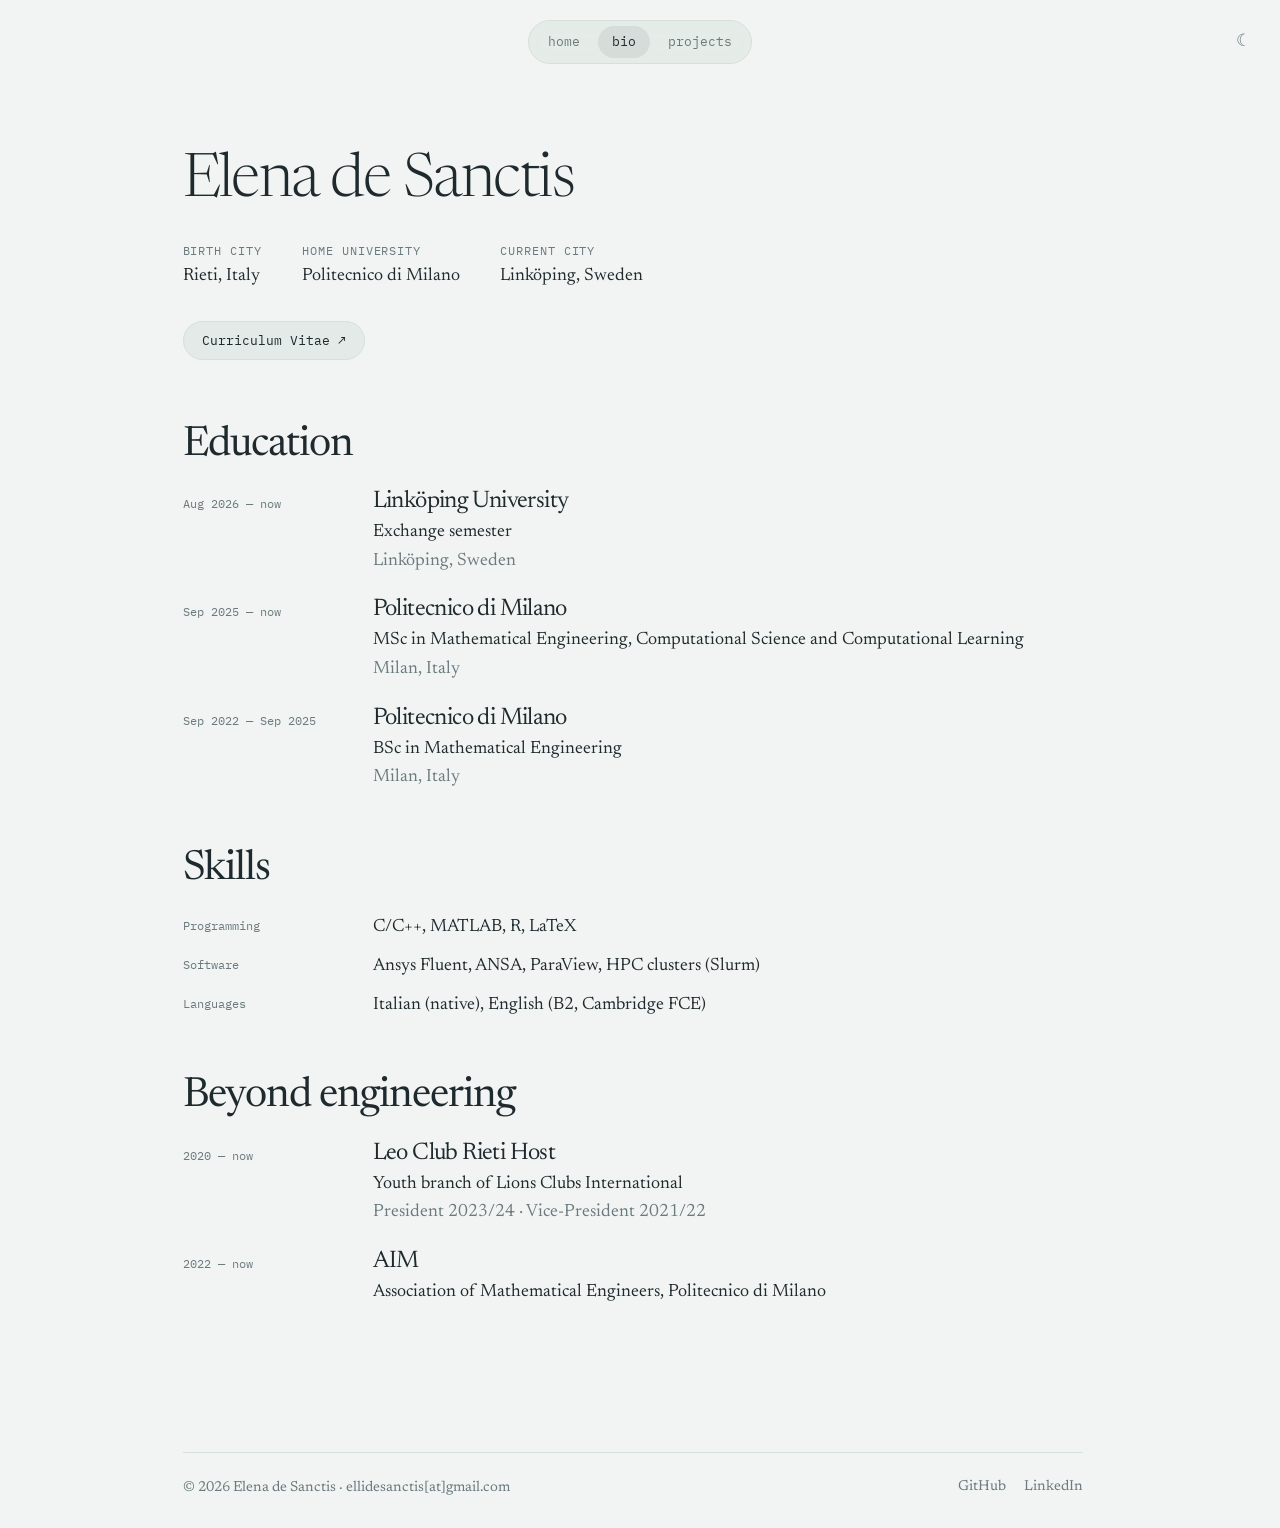
==== bio.html @ b267d958 "Add files via upload" ====
<!doctype html>
<html lang="en">
<head>
  <meta charset="utf-8">
  <meta name="viewport" content="width=device-width, initial-scale=1, viewport-fit=cover">
  <title>Bio — Elena de Sanctis</title>
  <meta name="description" content="Education and background of Elena de Sanctis">
  <meta name="author" content="Elena de Sanctis">
  <link rel="stylesheet" href="style.css">
  <script src="theme.js"></script>
</head>
<body>
<nav class="site-nav" aria-label="Main navigation"><a href="index.html">home</a><a href="bio.html" aria-current="page">bio</a><a href="projects.html">projects</a></nav><button class="theme-toggle" type="button" aria-label="Switch to dark mode">☾</button>
<main class="page subpage">
  <header class="bio-hero reveal">
    <h1>Elena de Sanctis</h1>
    <dl class="bio-facts">
      <div><dt>Birth city</dt><dd>Rieti, Italy</dd></div>
      <div><dt>Home university</dt><dd>Politecnico di Milano</dd></div>
      <div><dt>Current city</dt><dd>Linköping, Sweden</dd></div>
    </dl>
    <a class="button" href="Elena_de_Sanctis_CV.pdf" target="_blank" rel="noopener">Curriculum Vitae <span aria-hidden="true">↗</span></a>
  </header>

  <section class="bio-section reveal" aria-labelledby="edu">
    <h2 id="edu">Education</h2>
    <ol class="cv-list">
      <li class="cv-entry"><span class="when">Aug 2026 — now</span><div><h3>Linköping University</h3><p>Exchange semester</p><span class="muted">Linköping, Sweden</span></div></li>
      <li class="cv-entry"><span class="when">Sep 2025 — now</span><div><h3>Politecnico di Milano</h3><p>MSc in Mathematical Engineering, Computational Science and Computational Learning</p><span class="muted">Milan, Italy</span></div></li>
      <li class="cv-entry"><span class="when">Sep 2022 — Sep 2025</span><div><h3>Politecnico di Milano</h3><p>BSc in Mathematical Engineering</p><span class="muted">Milan, Italy</span></div></li>
    </ol>
  </section>

  <section class="bio-section reveal" aria-labelledby="skills">
    <h2 id="skills">Skills</h2>
    <dl class="skills">
      <dt>Programming</dt><dd>C/C++, MATLAB, R, LaTeX</dd>
      <dt>Software</dt><dd>Ansys Fluent, ANSA, ParaView, HPC clusters (Slurm)</dd>
      <dt>Languages</dt><dd>Italian (native), English (B2, Cambridge FCE)</dd>
    </dl>
  </section>

  <section class="bio-section reveal" aria-labelledby="more">
    <h2 id="more">Beyond engineering</h2>
    <ol class="cv-list">
      <li class="cv-entry"><span class="when">2020 — now</span><div><h3>Leo Club Rieti Host</h3><p>Youth branch of Lions Clubs International</p><span class="muted">President 2023/24 · Vice-President 2021/22</span></div></li>
      <li class="cv-entry"><span class="when">2022 — now</span><div><h3>AIM</h3><p>Association of Mathematical Engineers, Politecnico di Milano</p></div></li>
    </ol>
  </section>
</main>
<footer class="page footer"><span>© 2026 Elena de Sanctis · ellidesanctis[at]gmail.com</span><span class="footer-links"><a href="https://github.com/ElenadeSanctis" target="_blank" rel="noopener">GitHub</a><a href="https://www.linkedin.com/in/elena-de-sanctis-988266246/" target="_blank" rel="noopener">LinkedIn</a></span></footer>
</body>
</html>
---- style.css ----
@import url('https://fonts.googleapis.com/css2?family=Newsreader:ital,opsz,wght@0,6..72,300;0,6..72,400;0,6..72,500;1,6..72,400&family=IBM+Plex+Mono:wght@400&display=swap');

/* Layout: pagine a colonna centrata, nav a pillola fissa in alto, transizioni tra pagine */
:root {
  --bg: #f1f4f2;
  --surface: #e3eae7;
  --text: #1f2a2e;
  --muted: #6a7a7e;
  --rule: #d5dfdb;
  --accent: #2f6f8f;
  --accent-2: #3f7d5c;
  --pill: rgba(31, 42, 46, .08);
  --shadow: 0 18px 44px rgba(20, 45, 55, .10);
  --serif: "Newsreader", "Iowan Old Style", Baskerville, Georgia, serif;
  --mono: "IBM Plex Mono", ui-monospace, SFMono-Regular, Consolas, monospace;
  --ease: cubic-bezier(.2, .7, .2, 1);
  color-scheme: light;
}
@media (prefers-color-scheme: dark) {
  :root:not([data-theme="light"]) {
    --bg: #11191d; --surface: #1b262b; --text: #dce6e8; --muted: #8fa1a6; --rule: #26343a;
    --accent: #86bfd9; --accent-2: #8cc9a6; --pill: rgba(220, 230, 232, .10);
    --shadow: 0 18px 44px rgba(0, 0, 0, .30); color-scheme: dark;
  }
}
:root[data-theme="dark"] {
  --bg: #11191d; --surface: #1b262b; --text: #dce6e8; --muted: #8fa1a6; --rule: #26343a;
  --accent: #86bfd9; --accent-2: #8cc9a6; --pill: rgba(220, 230, 232, .10);
  --shadow: 0 18px 44px rgba(0, 0, 0, .30); color-scheme: dark;
}

* { box-sizing: border-box; }
html { scrollbar-gutter: stable; }
body {
  margin: 0; min-height: 100svh; display: flex; flex-direction: column;
  background: var(--bg); color: var(--text);
  font-family: var(--serif); font-size: 1.12rem; line-height: 1.6;
  padding-left: max(16px, env(safe-area-inset-left, 0px));
  padding-right: max(16px, env(safe-area-inset-right, 0px));
  transition: background-color .3s ease, color .3s ease;
}
a { color: inherit; text-decoration: none; }
img { display: block; max-width: 100%; }
main { flex: 1; }
.page { width: 100%; max-width: 900px; margin: 0 auto; }

/* nav */
.site-nav {
  position: fixed; z-index: 10; top: calc(20px + env(safe-area-inset-top, 0px)); left: 50%; transform: translateX(-50%);
  display: flex; gap: 4px; padding: 5px;
  background: color-mix(in srgb, var(--surface) 85%, transparent);
  backdrop-filter: blur(10px); -webkit-backdrop-filter: blur(10px);
  border: 1px solid var(--rule); border-radius: 999px;
  font-family: var(--mono); font-size: .8rem;
  view-transition-name: site-nav;
}
.site-nav a { position: relative; padding: 6px 14px; border-radius: 999px; color: var(--muted); transition: color .2s ease; white-space: nowrap; }
.site-nav a:hover { color: var(--text); }
.site-nav a[aria-current="page"] { color: var(--text); }
.site-nav a[aria-current="page"]::before {
  content: ""; position: absolute; inset: 0; z-index: -1; border-radius: 999px; background: var(--pill);
  view-transition-name: nav-pill;
}
.theme-toggle {
  position: fixed; z-index: 11; top: calc(24px + env(safe-area-inset-top, 0px)); right: max(20px, calc(env(safe-area-inset-right, 0px) + 12px));
  width: 34px; height: 34px; border: 1px solid transparent; border-radius: 50%;
  background: transparent; color: var(--muted); font-size: 1.05rem; line-height: 1; cursor: pointer;
  transition: color .2s ease, border-color .2s ease, transform .4s var(--ease);
  view-transition-name: theme-toggle;
}
.theme-toggle:hover { color: var(--text); border-color: var(--rule); transform: rotate(-20deg); }
a:focus-visible, button:focus-visible { outline: 2px solid var(--accent); outline-offset: 3px; border-radius: 4px; }

/* type */
h1, h2, h3 { margin: 0; font-weight: 400; letter-spacing: -.025em; line-height: 1.04; text-wrap: balance; }
h1 { font-size: clamp(2.6rem, 6.5vw, 5rem); font-weight: 300; }
.muted { color: var(--muted); }
.eyebrow { margin: 0 0 18px; font: .74rem/1.2 var(--mono); letter-spacing: .12em; text-transform: uppercase; color: var(--accent-2); }
.meta { font: .76rem var(--mono); color: var(--accent-2); letter-spacing: .02em; }

/* home */
.home-page main { display: grid; place-items: center; padding-block: 120px 60px; }
.home-hero { text-align: center; max-width: 640px; }
.home-hero h1 { font-size: clamp(3rem, 9vw, 6rem); }
.home-hero .description { margin: 26px auto 0; max-width: 34ch; font-size: 1.15rem; color: var(--muted); }
.home-hero .description em { color: var(--accent); font-style: italic; }
.home-mark { width: 54px; height: 1px; margin: 34px auto 0; background: var(--accent); transform-origin: center; animation: grow .9s var(--ease) .35s both; }

/* subpages */
.subpage { padding-block: 150px 90px; }
.intro { margin-bottom: 54px; }

/* bio */
.bio-hero { display: grid; grid-template-columns: 1fr; gap: 30px; margin-bottom: 64px; }
.bio-hero h1 { font-size: clamp(2.4rem, 5vw, 3.8rem); }
.bio-facts { display: grid; grid-template-columns: repeat(3, max-content); gap: 14px 40px; margin: 0; }
.bio-facts dt { font: .74rem var(--mono); letter-spacing: .08em; text-transform: uppercase; color: var(--muted); }
.bio-facts dd { margin: 4px 0 0; }
.button {
  display: inline-flex; align-items: center; gap: 8px; justify-self: start;
  padding: 10px 18px; border: 1px solid var(--rule); border-radius: 999px; background: var(--surface);
  font: .8rem var(--mono); color: var(--text);
  transition: background-color .2s ease, color .2s ease, border-color .2s ease, transform .2s var(--ease);
}
.button:hover { background: var(--accent); border-color: var(--accent); color: var(--bg); transform: translateY(-2px); }
.bio-section { margin-bottom: 56px; }
.bio-section h2 { font-size: clamp(1.8rem, 3.6vw, 2.6rem); margin-bottom: 22px; }
.cv-list { list-style: none; margin: 0; padding: 0; display: grid; gap: 22px; }
.cv-entry { display: grid; grid-template-columns: 170px 1fr; gap: 20px; }
.cv-entry .when { font: .78rem var(--mono); color: var(--muted); padding-top: 6px; font-variant-numeric: tabular-nums; }
.cv-entry h3 { font-size: 1.5rem; }
.cv-entry p { margin: 4px 0 0; }
.skills { display: grid; grid-template-columns: 170px 1fr; gap: 10px 20px; margin: 0; }
.skills dt { font: .78rem var(--mono); color: var(--muted); padding-top: 4px; }
.skills dd { margin: 0; }

/* projects list */
.project-list { border-top: 1px solid var(--rule); }
.project-link { display: grid; grid-template-columns: 1fr auto; gap: 24px; align-items: center; padding: 30px 6px; border-bottom: 1px solid var(--rule); transition: padding .35s var(--ease), background-color .35s ease; }
.project-link h2 { font-size: clamp(1.5rem, 3vw, 2rem); margin-bottom: 10px; transition: color .25s ease; }
.project-link p { margin: 0 0 10px; max-width: 60ch; color: var(--muted); }
.project-link .arrow { font-family: var(--mono); color: var(--muted); transition: transform .35s var(--ease), color .25s ease; }
.project-link:hover { padding-left: 16px; background: color-mix(in srgb, var(--surface) 55%, transparent); }
.project-link:hover h2, .project-link:hover .arrow { color: var(--accent); }
.project-link:hover .arrow { transform: translateX(6px); }
.status { display: inline-block; margin-left: 10px; padding: 2px 9px; border-radius: 999px; background: color-mix(in srgb, var(--accent-2) 16%, transparent); color: var(--accent-2); font: .7rem var(--mono); vertical-align: 2px; }

/* project detail */
.detail-hero { margin-bottom: 52px; }
.detail-hero h1 { font-size: clamp(2.2rem, 4.6vw, 3.6rem); }
.lede { margin: 24px 0 0; max-width: 62ch; font-size: 1.2rem; color: var(--muted); }
.project-meta { display: flex; flex-wrap: wrap; gap: 22px 56px; margin-bottom: 44px; padding-block: 22px; border-top: 1px solid var(--rule); border-bottom: 1px solid var(--rule); }
.project-meta strong { display: block; font: 400 .72rem var(--mono); letter-spacing: .1em; text-transform: uppercase; color: var(--muted); }
.project-meta p { margin: 4px 0 0; }
.detail-body h2 { font-size: 1.8rem; margin-bottom: 16px; }
.detail-body p, .detail-body li { max-width: 66ch; }
.detail-body ul { padding-left: 20px; margin: 0; display: grid; gap: 10px; }
.tags { display: flex; flex-wrap: wrap; gap: 6px; }
.tags span { padding: 3px 10px; border-radius: 999px; background: var(--surface); font: .72rem var(--mono); color: var(--muted); }
.back { display: inline-block; margin-top: 56px; font: .8rem var(--mono); color: var(--muted); transition: color .2s ease, transform .3s var(--ease); }
.back:hover { color: var(--accent); transform: translateX(-4px); }

/* footer */
.footer { display: flex; justify-content: space-between; align-items: center; flex-wrap: wrap; gap: 10px 20px; padding-block: 22px 28px; border-top: 1px solid var(--rule); font-size: .9rem; color: var(--muted); }
.footer-links { display: flex; gap: 18px; }
.footer-links a { border-bottom: 1px solid transparent; transition: color .2s ease, border-color .2s ease; }
.footer-links a:hover { color: var(--accent); border-color: var(--accent); }

/* ---- animations ---- */
@view-transition { navigation: auto; }
main { view-transition-name: page; }
::view-transition-old(page) { animation: page-out .22s ease both; }
::view-transition-new(page) { animation: page-in .5s var(--ease) both; }
::view-transition-group(nav-pill) { animation-duration: .45s; animation-timing-function: var(--ease); }
@keyframes page-out { to { opacity: 0; transform: translateY(-8px); } }
@keyframes page-in { from { opacity: 0; transform: translateY(14px); } }
@keyframes rise { from { opacity: 0; transform: translateY(16px); } }
@keyframes grow { from { transform: scaleX(0); } }
.reveal > * { animation: rise .6s var(--ease) both; }
.reveal > *:nth-child(2) { animation-delay: .08s; }
.reveal > *:nth-child(3) { animation-delay: .16s; }
.reveal > *:nth-child(4) { animation-delay: .24s; }
.reveal > *:nth-child(5) { animation-delay: .32s; }
.reveal > *:nth-child(6) { animation-delay: .40s; }
@media (prefers-reduced-motion: reduce) {
  *, *::before, *::after, ::view-transition-group(*), ::view-transition-old(*), ::view-transition-new(*) { animation: none !important; transition: none !important; }
}

@media (max-width: 680px) {
  body { font-size: 1.05rem; }
  .site-nav { top: calc(12px + env(safe-area-inset-top, 0px)); font-size: .72rem; }
  .site-nav a { padding: 5px 10px; }
  .theme-toggle { top: calc(14px + env(safe-area-inset-top, 0px)); right: max(8px, env(safe-area-inset-right, 0px)); }
  .subpage { padding-top: 110px; }
  .bio-facts { grid-template-columns: 1fr 1fr; }
  .cv-entry, .skills { grid-template-columns: 1fr; gap: 2px; }
  .skills dd { margin-bottom: 10px; }
  .project-link { grid-template-columns: 1fr; }
  .project-link .arrow { display: none; }
}
@media (max-width: 460px) {
  .site-nav { left: max(16px, env(safe-area-inset-left, 0px)); transform: none; }
}
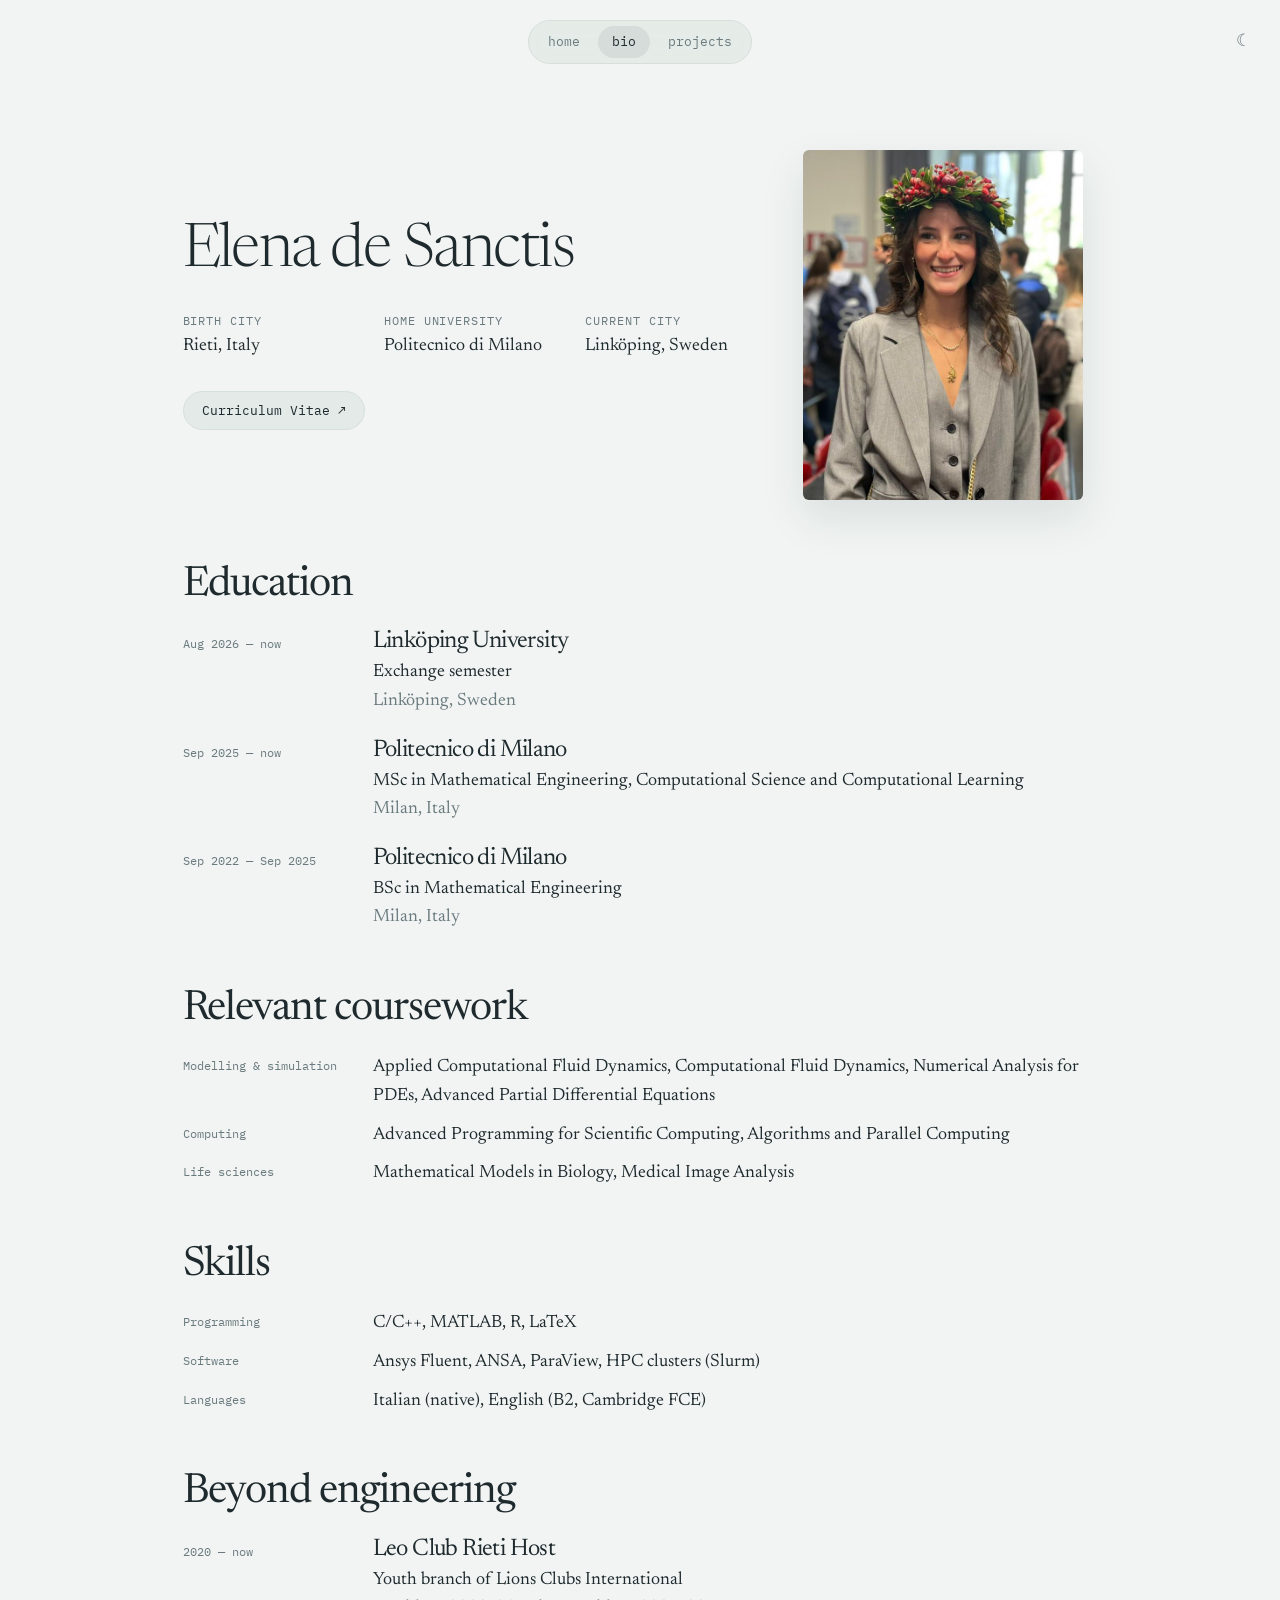
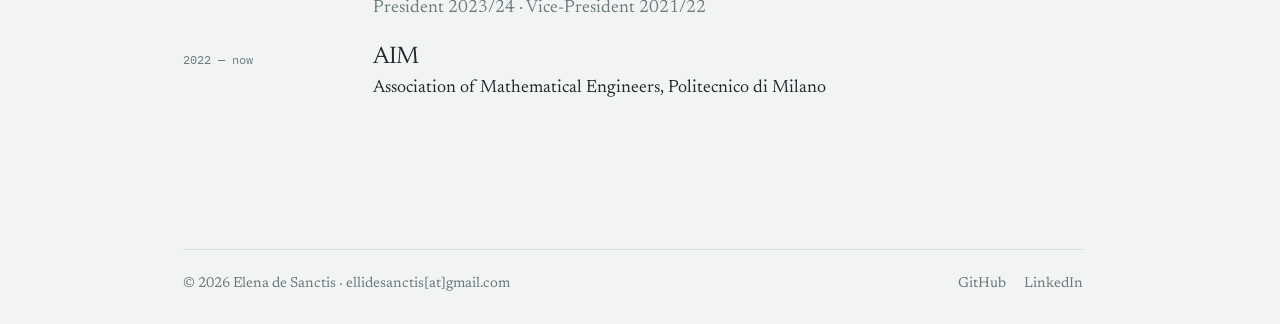
==== commit 7abed38e: "Add files via upload" ====
--- a/bio.html
+++ b/bio.html
@@ -13,6 +13,7 @@
 <nav class="site-nav" aria-label="Main navigation"><a href="index.html">home</a><a href="bio.html" aria-current="page">bio</a><a href="projects.html">projects</a></nav><button class="theme-toggle" type="button" aria-label="Switch to dark mode">☾</button>
 <main class="page subpage">
   <header class="bio-hero reveal">
+    <div class="bio-intro">
     <h1>Elena de Sanctis</h1>
     <dl class="bio-facts">
       <div><dt>Birth city</dt><dd>Rieti, Italy</dd></div>
@@ -20,6 +21,8 @@
       <div><dt>Current city</dt><dd>Linköping, Sweden</dd></div>
     </dl>
     <a class="button" href="Elena_de_Sanctis_CV.pdf" target="_blank" rel="noopener">Curriculum Vitae <span aria-hidden="true">↗</span></a>
+    </div>
+    <img class="bio-photo" src="profile.jpg" width="640" height="800" alt="Portrait of Elena de Sanctis">
   </header>
 
   <section class="bio-section reveal" aria-labelledby="edu">
@@ -29,6 +32,15 @@
       <li class="cv-entry"><span class="when">Sep 2025 — now</span><div><h3>Politecnico di Milano</h3><p>MSc in Mathematical Engineering, Computational Science and Computational Learning</p><span class="muted">Milan, Italy</span></div></li>
       <li class="cv-entry"><span class="when">Sep 2022 — Sep 2025</span><div><h3>Politecnico di Milano</h3><p>BSc in Mathematical Engineering</p><span class="muted">Milan, Italy</span></div></li>
     </ol>
+  </section>
+
+  <section class="bio-section reveal" aria-labelledby="courses">
+    <h2 id="courses">Relevant coursework</h2>
+    <dl class="skills">
+      <dt>Modelling & simulation</dt><dd>Applied Computational Fluid Dynamics, Computational Fluid Dynamics, Numerical Analysis for PDEs, Advanced Partial Differential Equations</dd>
+      <dt>Computing</dt><dd>Advanced Programming for Scientific Computing, Algorithms and Parallel Computing</dd>
+      <dt>Life sciences</dt><dd>Mathematical Models in Biology, Medical Image Analysis</dd>
+    </dl>
   </section>
 
   <section class="bio-section reveal" aria-labelledby="skills">
--- a/style.css
+++ b/style.css
@@ -91,9 +91,12 @@
 .intro { margin-bottom: 54px; }
 
 /* bio */
-.bio-hero { display: grid; grid-template-columns: 1fr; gap: 30px; margin-bottom: 64px; }
+.bio-hero { display: grid; grid-template-columns: minmax(0, 1fr) 280px; gap: 48px; align-items: center; margin-bottom: 64px; }
+.bio-intro { display: grid; gap: 30px; min-width: 0; }
+.bio-photo { width: 100%; height: auto; aspect-ratio: 4 / 5; object-fit: cover; border-radius: 6px; box-shadow: var(--shadow); transition: transform .5s var(--ease); }
+.bio-photo:hover { transform: translateY(-4px) rotate(-.6deg); }
 .bio-hero h1 { font-size: clamp(2.4rem, 5vw, 3.8rem); }
-.bio-facts { display: grid; grid-template-columns: repeat(3, max-content); gap: 14px 40px; margin: 0; }
+.bio-facts { display: grid; grid-template-columns: repeat(auto-fit, minmax(150px, 1fr)); gap: 14px 32px; margin: 0; }
 .bio-facts dt { font: .74rem var(--mono); letter-spacing: .08em; text-transform: uppercase; color: var(--muted); }
 .bio-facts dd { margin: 4px 0 0; }
 .button {
@@ -140,6 +143,14 @@
 .back { display: inline-block; margin-top: 56px; font: .8rem var(--mono); color: var(--muted); transition: color .2s ease, transform .3s var(--ease); }
 .back:hover { color: var(--accent); transform: translateX(-4px); }
 
+/* coursework */
+.course-block { display: grid; grid-template-columns: 240px 1fr; gap: 24px; padding-block: 30px; border-top: 1px solid var(--rule); }
+.course-block:last-child { border-bottom: 1px solid var(--rule); }
+.course-head h2 { font-size: 1.6rem; margin-bottom: 8px; }
+.course-list { list-style: none; margin: 0; padding: 0; display: grid; grid-template-columns: repeat(auto-fill, minmax(220px, 1fr)); gap: 10px 28px; }
+.course-list li { padding-left: 16px; position: relative; }
+.course-list li::before { content: ""; position: absolute; left: 0; top: .72em; width: 6px; height: 1px; background: var(--accent); }
+
 /* footer */
 .footer { display: flex; justify-content: space-between; align-items: center; flex-wrap: wrap; gap: 10px 20px; padding-block: 22px 28px; border-top: 1px solid var(--rule); font-size: .9rem; color: var(--muted); }
 .footer-links { display: flex; gap: 18px; }
@@ -173,9 +184,13 @@
   .theme-toggle { top: calc(14px + env(safe-area-inset-top, 0px)); right: max(8px, env(safe-area-inset-right, 0px)); }
   .subpage { padding-top: 110px; }
   .bio-facts { grid-template-columns: 1fr 1fr; }
+  .bio-hero { grid-template-columns: 1fr; gap: 28px; }
+  .bio-photo { width: min(100%, 220px); order: -1; }
   .cv-entry, .skills { grid-template-columns: 1fr; gap: 2px; }
   .skills dd { margin-bottom: 10px; }
   .project-link { grid-template-columns: 1fr; }
+  .course-block { grid-template-columns: 1fr; gap: 14px; }
+  .site-nav a { padding: 5px 8px; }
   .project-link .arrow { display: none; }
 }
 @media (max-width: 460px) {
